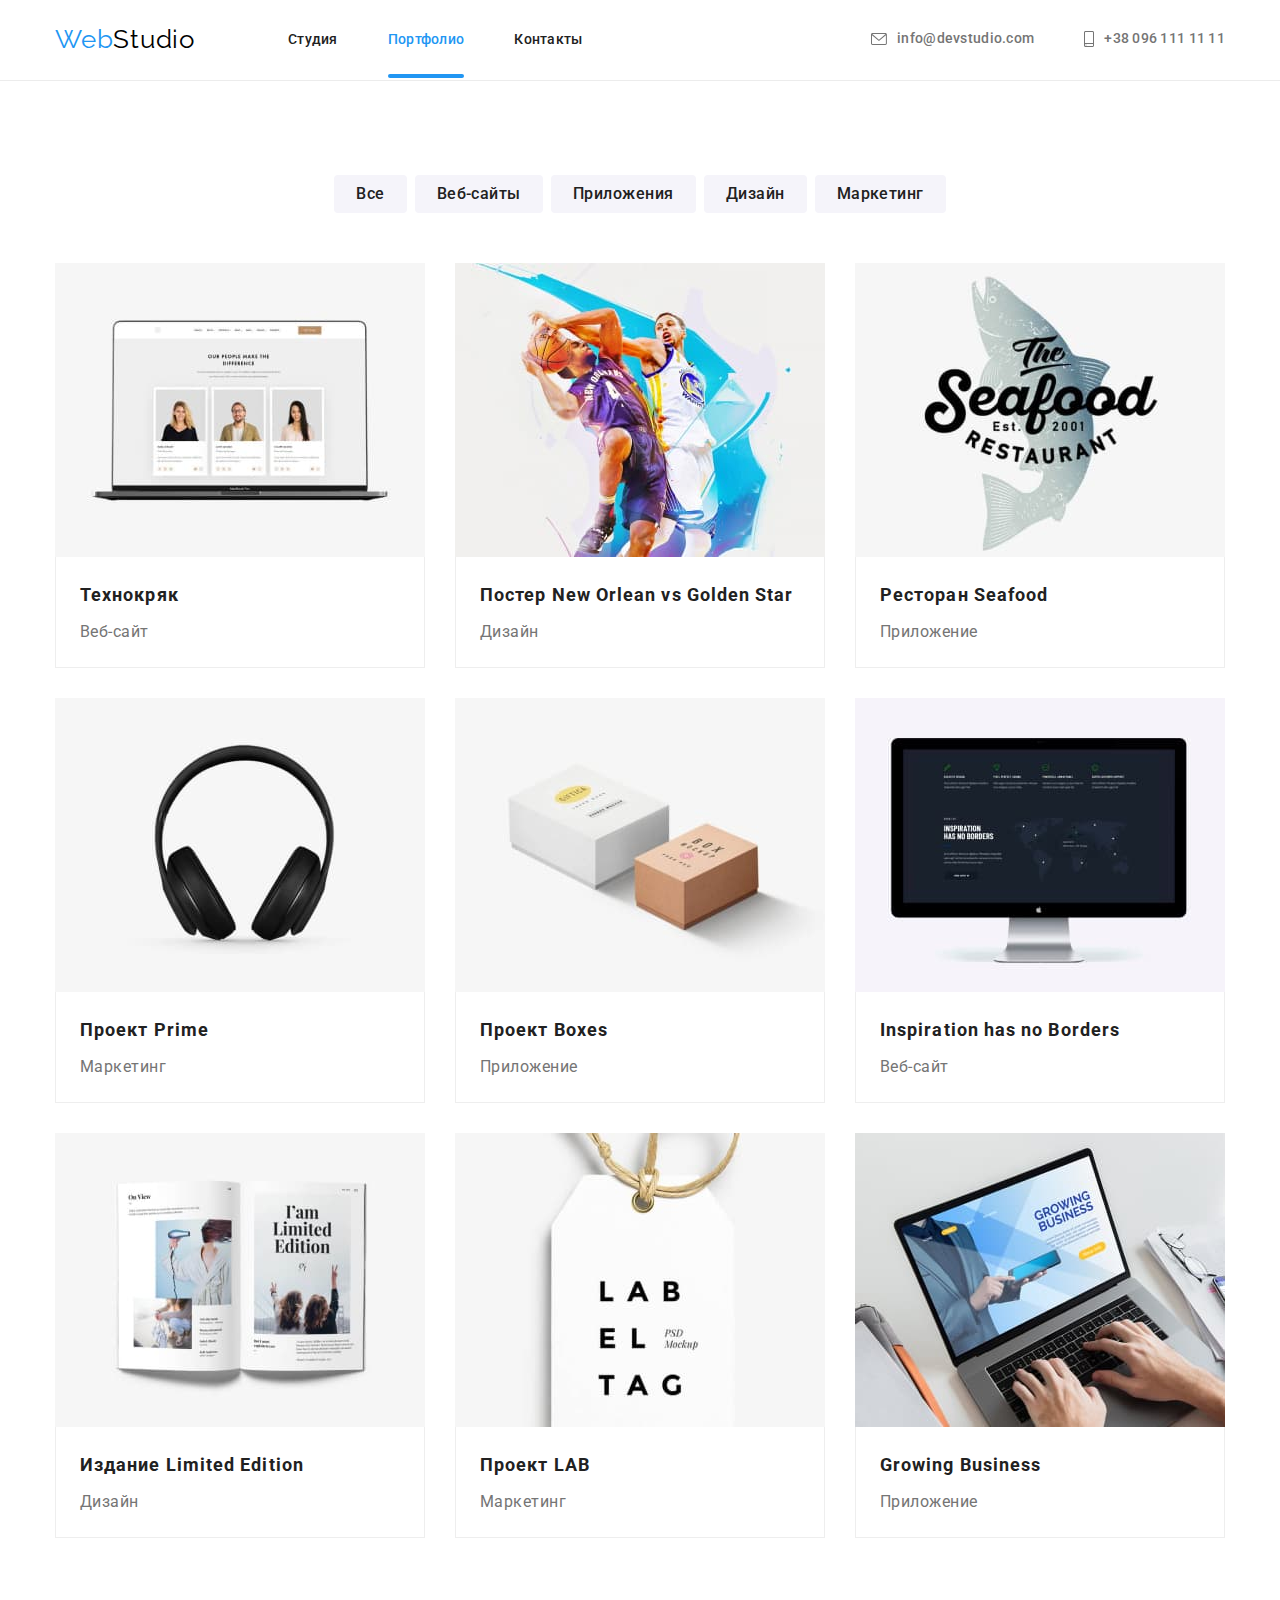
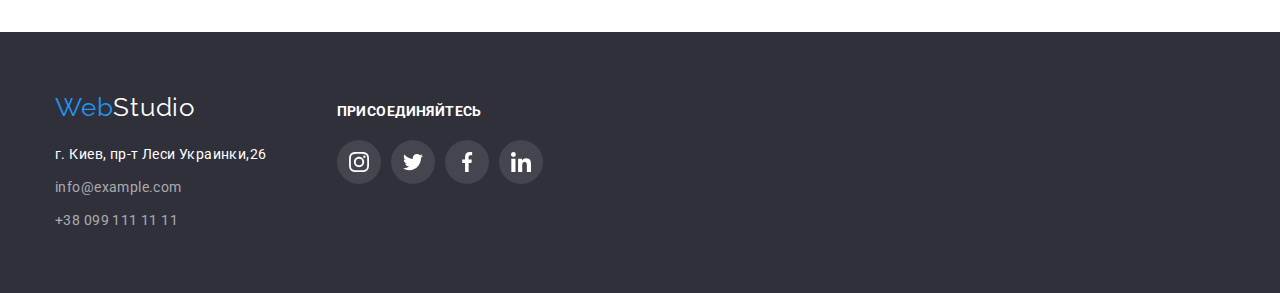
==== portfolio.html @ 89e734a2 "розпочав hw-06" ====
<!DOCTYPE html>
<html lang="ru">
    <head>
        <meta charset="UTF-8">
        <meta http-equiv="X-UA-Compatible" content="IE=edge">
        <meta name="viewport" content="width=device-width, initial-scale=1.0">
        <link rel="preconnect" href="https://fonts.googleapis.com">
        <link rel="preconnect" href="https://fonts.gstatic.com" crossorigin>
        <link href="https://fonts.googleapis.com/css2?family=Raleway:wght@700&family=Roboto:wght@400;500;700;900&display=swap"
            rel="stylesheet">
        <title>Document</title>
        <link rel="stylesheet" href="https://cdnjs.cloudflare.com/ajax/libs/modern-normalize/1.1.0/modern-normalize.min.css">
        <link rel="stylesheet" href="./css/styles.css">
    </head>
    <body>
        <!-- шапка сайта -->
        <header class="header">
            <div class="container">
                <a class="header-logo link" href="./index.html">
                    <span class="logo-web logo">Web</span><span class="logo-studio logo">Studio</span></a>
                <nav class="header-nav">
                    <ul class="header-list list">
                        <li class="header-item"><a href="./index.html" class="header-link link">Студия</a></li>
                        <li class="header-item"><a href="./portfolio.html" class="header-link link current">Портфолио</a></li>
                        <li class="header-item"><a href="" class="header-link link">Контакты</a></li>
                    </ul>
                </nav>
                <div class="header-connect">
                    <a href="mailto:info@devstudio.com" class="header-mail link">
                        <svg class="header-mail-icon" width="16" height="12">
                            <use href="./images/icons.svg#icon-envelope"></use>
                        </svg>
                        info@devstudio.com</a>
                    <a href="tel:+380961111111" class="header-tel link">
                        <svg class="header-tel-icon" width="10" height="16">
                            <use href="./images/icons.svg#icon-smartphone"></use>
                        </svg>
                        +38 096 111 11 11</a>
                </div>
            </div>
        </header>
        <main>
            <!-- список проектов -->
            <section class="projects">
                <div class="container">
                    <h2 class="visually-hidden">наши проекты</h2>
                    <ul class="projects-filters-list list">
                        <li class="projects-filters-item"><button class="projects-filters-btn" type="button">Все</button></li>
                        <li class="projects-filters-item"><button class="projects-filters-btn" type="button">Веб-сайты</button></li>
                        <li class="projects-filters-item"><button class="projects-filters-btn" type="button">Приложения</button></li>
                        <li class="projects-filters-item"><button class="projects-filters-btn" type="button">Дизайн</button></li>
                        <li class="projects-filters-item"><button class="projects-filters-btn" type="button">Маркетинг</button></li>
                    </ul>
                    <ul class="projects-works-list list">
                        <li class="projects-works-item">
                            <article class="card">
                                <div class="card-thumb">
                                    <img src="./images/project1.jpg" alt="карточки сотрудников" width="370">
                                    <p class="card-thumb-text">
                                        Ресурс предлагает комплексные предложения с разным уровнем функционала и сервисов. Все это позволит посетителю
                                        получить
                                        исчерпывающие сведения о компании или частном лице.
                                    </p>
                                </div>
                                <div class="card-content">
                                    <h3 class="projects-works-title">Технокряк</h3>
                                    <p class="projects-works-text">Веб-сайт</p>
                                </div>
                            </article>
                        </li>
                        <li class="projects-works-item">
                            <article class="card">
                                <div class="card-thumb">
                                    <img src="./images/project2.jpg" alt="баскетболисты" width="370">
                                    <p class="card-thumb-text">
                                        Ресурс предлагает комплексные предложения с разным уровнем функционала и сервисов. Все это позволит посетителю
                                        получить
                                        исчерпывающие сведения о компании или частном лице.
                                    </p>
                                </div>
                                <div class="card-content">
                                    <h3 class="projects-works-title">Постер New Orlean vs Golden Star</h3>
                                    <p class="projects-works-text">Дизайн</p>
                                </div>    
                            </article>
                        </li>
                        <li class="projects-works-item">
                            <article class="card">
                                <div class="card-thumb">
                                    <img src="./images/project3.jpg" alt="логотип ресторана" width="370">
                                    <p class="card-thumb-text">
                                        Ресурс предлагает комплексные предложения с разным уровнем функционала и сервисов. Все это позволит посетителю
                                        получить
                                        исчерпывающие сведения о компании или частном лице.
                                    </p>
                                </div>
                                <div class="card-content">
                                    <h3 class="projects-works-title">Ресторан Seafood</h3>
                                    <p class="projects-works-text">Приложение</p>
                                </div>    
                            </article>
                        </li>
                        <li class="projects-works-item">
                            <article class="card">
                                <div class="card-thumb">
                                    <img src="./images/project4.jpg" alt="наушники" width="370">
                                    <p class="card-thumb-text">
                                        Ресурс предлагает комплексные предложения с разным уровнем функционала и сервисов. Все это позволит посетителю
                                        получить
                                        исчерпывающие сведения о компании или частном лице.
                                    </p>
                                </div>
                                <div class="card-content">
                                    <h3 class="projects-works-title">Проект Prime</h3>
                                    <p class="projects-works-text">Маркетинг</p>
                                </div>    
                            </article>
                        </li>
                        <li class="projects-works-item">
                            <article class="card">
                                <div class="card-thumb">
                                    <img src="./images/project5.jpg" alt="две коробки" width="370">
                                    <p class="card-thumb-text">
                                        Ресурс предлагает комплексные предложения с разным уровнем функционала и сервисов. Все это позволит посетителю
                                        получить
                                        исчерпывающие сведения о компании или частном лице.
                                    </p>
                                </div>
                                <div class="card-content">
                                    <h3 class="projects-works-title">Проект Boxes</h3>
                                    <p class="projects-works-text">Приложение</p>
                                </div>    
                            </article>
                        </li>
                        <li class="projects-works-item">
                            <article class="card">
                                <div class="card-thumb">
                                    <img src="./images/project6.jpg" alt="компьютер с веб-страницей" width="370">
                                    <p class="card-thumb-text">
                                        Ресурс предлагает комплексные предложения с разным уровнем функционала и сервисов. Все это позволит посетителю
                                        получить
                                        исчерпывающие сведения о компании или частном лице.
                                    </p>
                                </div>
                                <div class="card-content">
                                    <h3 class="projects-works-title">Inspiration has no Borders</h3>
                                    <p class="projects-works-text">Веб-сайт</p>
                                </div>    
                            </article>
                        </li>
                        <li class="projects-works-item">
                            <article class="card">
                                <div class="card-thumb">
                                    <img src="./images/project7.jpg" alt="открытая книга" width="370">
                                    <p class="card-thumb-text">
                                        Ресурс предлагает комплексные предложения с разным уровнем функционала и сервисов. Все это позволит посетителю
                                        получить
                                        исчерпывающие сведения о компании или частном лице.
                                    </p>
                                </div>
                                <div class="card-content">
                                    <h3 class="projects-works-title">Издание Limited Edition</h3>
                                    <p class="projects-works-text">Дизайн</p>
                                </div>    
                            </article>
                        </li>
                        <li class="projects-works-item">
                            <article class="card">
                                <div class="card-thumb">
                                    <img src="./images/project8.jpg" alt="бирка с надписью" width="370">
                                    <p class="card-thumb-text">
                                        Ресурс предлагает комплексные предложения с разным уровнем функционала и сервисов. Все это позволит посетителю
                                        получить
                                        исчерпывающие сведения о компании или частном лице.
                                    </p>
                                </div>
                                <div class="card-content">
                                    <h3 class="projects-works-title">Проект LAB</h3>
                                    <p class="projects-works-text">Маркетинг</p>
                                </div>    
                            </article>
                        </li>
                        <li class="projects-works-item">
                            <article class="card">
                                <div class="card-thumb">
                                    <img src="./images/project9.jpg" alt="работа на ноутбуке" width="370">
                                    <p class="card-thumb-text">
                                        Ресурс предлагает комплексные предложения с разным уровнем функционала и сервисов. Все это позволит посетителю
                                        получить
                                        исчерпывающие сведения о компании или частном лице.
                                    </p>
                                </div>
                                <div class="card-content">
                                    <h3 class="projects-works-title">Growing Business</h3>
                                    <p class="projects-works-text">Приложение</p>
                                </div>
                            </article>
                        </li>
                    </ul>
                </div>
            </section>
        </main>

        <!-- секція footer -->
        <footer class="footer">
            <div class="container">
                <div>
                    <a class="footer-logo link" href="./index.html">
                        <span class="logo-web logo">Web</span><span class="footer-studio logo">Studio</span></a>
                    <address class="footer-adress">
                        <ul class="footer-list list">
                            <li class="footer-item">
                                <a class="footer-map link" href="https://goo.gl/maps/XYfjbrA8sJzKYdKr6">г. Киев, пр-т Леси
                                    Украинки,26</a>
                            </li>
                            <li class="footer-item">
                                <a class="footer-mail link" href="mailto:info@example.com">info@example.com</a>
                            </li>
                            <li class="footer-item">
                                <a class="footer-tel link" href="tel:+380991111111">+38 099 111 11 11</a>
                            </li>
                        </ul>
                    </address>
                </div>
                <div class="footer-soc">
                    <p class="footer-soc-title">присоединяйтесь</p>
                    <ul class="footer-soc-list list">
                        <li class="footer-soc-item">
                            <a href="" class="footer-soc-link link">
                                <svg class="footer-soc-icon" width="20" height="20">
                                    <use href="./images/icons.svg#icon-instagram"></use>
                                </svg>
                            </a>
                        </li>
                        <li class="footer-soc-item">
                            <a href="" class="footer-soc-link link">
                                <svg class="footer-soc-icon" width="20" height="20">
                                    <use href="./images/icons.svg#icon-twitter"></use>
                                </svg>
                            </a>
                        </li>
                        <li class="footer-soc-item">
                            <a href="" class="footer-soc-link link">
                                <svg class="footer-soc-icon" width="20" height="20">
                                    <use href="./images/icons.svg#icon-facebook"></use>
                                </svg>
                            </a>
                        </li>
                        <li class="footer-soc-item">
                            <a href="" class="footer-soc-link link">
                                <svg class="footer-soc-icon" width="20" height="20">
                                    <use href="./images/icons.svg#icon-linkedin"></use>
                                </svg>
                            </a>
                        </li>
                    </ul>
                </div>
            </div>
        </footer>
        
    </body>
</html>
---- css/styles.css ----
:root {
  --title-color: #212121;
  --first-btn-color: #FFFFFF;
  --second-btn-color: #212121;
  --accent-color: #2196F3;
  --logo-web-color: #2196F3;
  --logo-studio-color: #000000;
  --typical-padding-gap: 94px;
  --typical-margin-gap: 30px;
  --card-shadow: 0px 1px 3px rgba(0, 0, 0, 0.12),
  0px 1px 1px rgba(0, 0, 0, 0.14),
  0px 2px 1px rgba(0, 0, 0, 0.2);
  --projects-card-shadow: 0px 1px 1px rgba(0, 0, 0, 0.12),
  0px 4px 4px rgba(0, 0, 0, 0.06),
  1px 4px 6px rgba(0, 0, 0, 0.16);
  --filters-shadow:0px 3px 1px rgba(0, 0, 0, 0.1),
  0px 1px 2px rgba(0, 0, 0, 0.08),
  0px 2px 2px rgba(0, 0, 0, 0.12);
}
p, h1, h2, h3, h4, h5, h6 {
  margin: 0;
}
ul, ol {
  margin: 0;
  padding-left: 0;
}
img {
  display: block;
  max-width: 100%;
}
body {
  font-family: "Roboto", sans-serif;
  background-color: #FFFFFF;
  color: #757575;
}
.list {
  list-style: none;
}
.link {
  text-decoration: none;
}
.container {
  width: 1200px;
  padding-left: 15px;
  padding-right: 15px;
  margin: 0 auto;
  /* outline: 2px solid red; */
}
.logo {
  font-family: 'Raleway',sans-serif;
  font-size: 26px;
  line-height: 1.19;
  letter-spacing: 0.03em;
}
.title {
  font-size: 36px;
  line-height: 1.17;
  letter-spacing: 0.03em;
  color: var(--title-color);
}

.visually-hidden {
  position: absolute;
  white-space: nowrap;
  width: 1px;
  height: 1px;
  overflow: hidden;
  border: 0;
  padding: 0;
  clip: rect(0 0 0 0);
  clip-path: inset(50%);
  margin: -1px;
}

/* -----header----- */

.header {
  padding-top: 24px;
  padding-bottom: 25px;
  border-bottom: 1px solid #ECECEC;
}
.header .container {
  display: flex;
  align-items: center;
}
.header-logo {
  margin-right: 93px;
}
.logo-web {
    color: var(--logo-web-color);
}
.logo-studio {  
  color: var(--logo-studio-color);
}
.header-list {
  display: flex;
}

.header-link {
  position: relative;
  padding-bottom: 30px;
  font-weight: 500;
  font-size: 14px;
  line-height: 1.14;
  letter-spacing: 0.02em;
  color: #212121;
  transition: color 250ms cubic-bezier(0.4, 0, 0.2, 1);
}
.header-link:hover,
.header-link:focus {
  color: var(--accent-color);
}
.header-link.current {
  color: var(--accent-color);
}
.current::after {
  content: "";
  position: absolute;
  bottom: -1px;
  display: block;
  width: 100%;
  height: 4px;
  border-radius: 2px;
  background-color: var(--accent-color);
}

.header-item:not(:last-child) {
   margin-right: 50px;
}

.header-mail {
  font-weight: 500;
  font-size: 14px;
  line-height: 1.14;
  letter-spacing: 0.02em;
  color: #757575;
  display: flex;
  align-items: center;
  transition: color 250ms cubic-bezier(0.4, 0, 0.2, 1);
}
.header-mail:hover,
.header-mail:focus {
    color: var(--accent-color);
}

.header-mail-icon {
  fill: currentColor;
  margin-right: 10px;
}

.header-tel {
  font-weight: 500;
  font-size: 14px;
  line-height: 1.14;
  letter-spacing: 0.02em;
  color: #757575;
  margin-left: 50px;
  display: flex;
  align-items: center;
  transition: color 250ms cubic-bezier(0.4, 0, 0.2, 1);
}

.header-tel:hover,
.header-tel:focus {
  color: var(--accent-color);
}

.header-tel-icon {
  fill: currentColor;
  margin-right: 10px;
}

.header-connect {
  margin-left: auto;
  display: flex;
}

  /* -----hero----- */

.hero {
  background-color: #C4C4C4;
  max-width: 1600px;
  margin: 0 auto;
  background-image: linear-gradient(
    rgba(47, 48, 58, 0.4),
    rgba(47, 48, 58, 0.4)
  ),
  url(../images/hero-Img.jpg);
  background-repeat: no-repeat;
  background-size: cover;
  background-position: center;
  padding-top: 200px;
  padding-bottom: 200px;
}
.hero-title {
  font-weight: 900;
  font-size: 44px;
  line-height: 1.36;
  text-align: center;
  letter-spacing: 0.06em;
  text-transform: uppercase;
  color: #FFFFFF;
  max-width: 696px;
  margin: 0 auto 30px auto;  
}
.hero-btn {
  font-family: inherit;
  font-weight: 700;
  font-size: 16px;
  line-height: 1.88;
  color: var(--first-btn-color);
  background-color: #2196F3;
  box-shadow: 0px 4px 4px rgba(0, 0, 0, 0.15);
  border-radius: 4px;
  display: block;
  padding: 10px 32px;
  margin: 0 auto;
  transition: background-color 250ms cubic-bezier(0.4, 0, 0.2, 1);
}
  .hero-btn:hover,
  .hero-btn:focus {
  background-color: #188CE8;
  cursor: pointer;
  }
  

/* -----advantage----- */

.advantage {
  padding-top: var(--typical-padding-gap);
  padding-bottom: var(--typical-padding-gap);
}
.advantage-list {
  display: flex;
} 
.advantage-item:not(:last-child) {
  margin-right: var(--typical-margin-gap);
}
.advantage-item::before {
  display: block;
  content: "";
  height: 120px;
  background-color: #F5F4FA;
  border-radius: 4px;
  background-size: 70px;
  background-repeat: no-repeat;
  background-position: center;
  margin-bottom: 30px;
}
.antena::before {
  background-image: url(../images/icons/antenna.svg);
}
.clock::before {
  background-image: url(../images/icons/clock.svg);
}
.diagram::before {
  background-image: url(../images/icons/diagram.svg);
}
.astronaut::before {
  background-image: url(../images/icons/astronaut.svg);
}
.advantage-subtitle {
  font-size: 14px;
  line-height: 1.14;
  letter-spacing: 0.03em;
  text-transform: uppercase;
  color: var(--title-color);
  margin-bottom: 10px;
}
.advantage-text {
  font-size: 14px;
  line-height: 1.71;
  letter-spacing: 0.03em;
  width: 270px;
}

/* -----about----- */

.about-title {
  text-align: center;
  margin-bottom: 50px;
}
.about {
  padding-bottom: var(--typical-padding-gap);
}
.about-list {
  display: flex;
}
.about-item:not(:last-child) {
  margin-right: var(--typical-margin-gap);
}
.about-item {
  position: relative;
}
.label {
  width: 100%;
  height: 70px;
  background-color: rgba(47, 48, 58, 0.8);
  display: flex;
  justify-content: center;
  align-items: center;

  position: absolute;
  bottom: 0;
}
.label-text {
  font-size: 14px;
  line-height: 1.14;
  letter-spacing: 0.03em;
  text-transform: uppercase;
  color: #FFFFFF;
}

/* -----our team----- */

.team {
  background-color: #F5F4FA;
  padding-top: var(--typical-padding-gap);
  padding-bottom: var(--typical-padding-gap);
}
.team-title {
  text-align: center;
  margin-bottom: 50px;
}
.team-list {
  display: flex;
}
.team-item {
  background: #FFFFFF;
  box-shadow: var(--card-shadow);
  border-radius: 0px 0px 4px 4px;
}
.team-item:not(:last-child) {
  margin-right: var(--typical-margin-gap);
}
.team-subtitle {
  font-weight: 500;
  font-size: 16px;
  line-height: 1.19;
  letter-spacing: 0.03em;
  text-align: center;
  color: var(--title-color);
  margin-top: 30px;
  margin-bottom: 10px;
}
.team-text {
  font-size: 16px;
  line-height: 1.19;
  letter-spacing: 0.03em;
  text-align: center;
  margin-bottom: 16px;
}
.team-soc-list {
  display: flex;
  justify-content: center;
  padding-bottom: 30px;
}
.team-soc-item + .team-soc-item {
  margin-left: 10px;
}
.team-soc-link {
  width: 44px;
  height: 44px;
  background-color: #FFFFFF;
  border-radius: 50%;
  display: flex;
  align-items: center;
  justify-content: center;
  transition: background-color 250ms cubic-bezier(0.4, 0, 0.2, 1);
}
.team-soc-link:hover,
.team-soc-link:focus {
  background-color: var(--accent-color);
}
.team-soc-link:hover .team-soc-icon {
  fill: #FFFFFF;
}
.team-soc-link:focus .team-soc-icon {
  fill: #FFFFFF;
}
.team-soc-icon {
  fill: #AFB1B8;
  transition: fill 250ms cubic-bezier(0.4, 0, 0.2, 1);
}

/* section clients */

.clients {
  padding-top: var(--typical-padding-gap);
  padding-bottom: var(--typical-padding-gap);
}
.clients-title {
  text-align: center;
  margin-bottom: 50px;
}
.clients-list {
  display: flex;
  justify-content: center;
}
.clients-item + .clients-item {
  margin-left: var(--typical-margin-gap);
}
.clients-link {
  width: 170px;
  height: 92px;
  fill: #AFB1B8;
  border: 1px solid #AFB1B8;
  border-radius: 4px;
  display: flex;
  align-items: center;
  justify-content: center;
  transition: border-color 250ms cubic-bezier(0.4, 0, 0.2, 1);
}
.clients-icon {
  transition: fill 250ms cubic-bezier(0.4, 0, 0.2, 1);
}
.clients-link:hover,
.clients-link:focus {
  fill: var(--accent-color);
  border-color: var(--accent-color);
}

/* -----footer----- */

.footer {
  background-color: #2F303A;
  padding-top: 60px;
  padding-bottom: 60px;
}
.footer-logo {
  display: inline-block;
  margin-bottom: 20px;
}
.footer-studio {
  color: #FFFFFF;
}
.footer-item:not(:last-child) {
  margin-bottom: 9px;
}
.footer-map {
  font-style: normal;
  font-size: 14px;
  line-height: 1.71;
  letter-spacing: 0.03em;
  color: #FFFFFF;
  transition: color 250ms cubic-bezier(0.4, 0, 0.2, 1);
}
.footer-map:hover,
.footer-map:focus {
  color: var(--accent-color);
}
.footer-mail {
  font-style: normal;
  font-size: 14px;
  line-height: 1.71;
  letter-spacing: 0.03em;
  color: rgba(255, 255, 255, 0.6);
  transition: color 250ms cubic-bezier(0.4, 0, 0.2, 1);
}
.footer-mail:hover,
.footer-mail:focus {
  color: var(--accent-color);
}
.footer-tel {
  font-style: normal;
  font-size: 14px;
  line-height: 1.71;
  letter-spacing: 0.03em;
  color: rgba(255, 255, 255, 0.6);
  transition: color 250ms cubic-bezier(0.4, 0, 0.2, 1);
}
.footer-tel:hover,
.footer-tel:focus {
  color: var(--accent-color);
}

.footer > .container {
  display: flex;
  align-items: baseline;
}
.footer-soc {
  margin-left: 70px;
}
.footer-soc-title {
font-weight: 700;
font-size: 14px;
line-height: 1.14;
letter-spacing: 0.03em;
text-transform: uppercase;
color: #FFFFFF;
margin-bottom: 20px;
}

.footer-soc-list {
  display: flex;
  justify-content: center;
}
.footer-soc-item + .footer-soc-item {
  margin-left: 10px;
}
.footer-soc-link {
  width: 44px;
  height: 44px;
  background-color: rgba(255, 255, 255, 0.1);
  border-radius: 50%;
  display: flex;
  align-items: center;
  justify-content: center;
  transition: background-color 250ms cubic-bezier(0.4, 0, 0.2, 1);
}
.footer-soc-link:hover,
.footer-soc-link:focus {
  background-color: var(--accent-color);
}
.footer-soc-icon {
  fill: #FFFFFF;
}

/* -----projects----- */

.projects {
  padding-top: var(--typical-padding-gap);
  padding-bottom: var(--typical-padding-gap);
}
.projects-filters-list {
  margin-bottom: 50px;
  display: flex;
  justify-content: center;
}
.projects-filters-item:not(:last-child) {
margin-right: 8px;
}
.projects-filters-btn {
  font-family: inherit;
  font-weight: 500;
  font-size: 16px;
  line-height: 1.62; 
  letter-spacing: 0.03em;
  color: var(--second-btn-color);
  background-color: #F5F4FA;
  cursor: pointer;
  border:none;
  border-radius: 4px;
  padding: 6px 22px;
  transition: color 250ms cubic-bezier(0.4, 0, 0.2, 1),
    background-color 250ms cubic-bezier(0.4, 0, 0.2, 1),
    box-shadow 250ms cubic-bezier(0.4, 0, 0.2, 1);
}
.projects-filters-btn:hover,
.projects-filters-btn:focus {
  color: #FFFFFF;
  background-color: #2196F3;
  box-shadow: var(--filters-shadow);
}
.projects-works-list {
  display: flex;
  flex-wrap: wrap;
  margin-left: calc(-1 * var(--typical-margin-gap));
  margin-top: calc(-1 * var(--typical-margin-gap));
}
.projects-works-item {
  flex-basis: calc(100% / 3 - var(--typical-margin-gap));
  margin-left: var(--typical-margin-gap);
  margin-top: var(--typical-margin-gap);
  cursor: pointer;
  transition: box-shadow 250ms cubic-bezier(0.4, 0, 0.2, 1);
}
.projects-works-item:hover,
.projects-works-item:focus {
  box-shadow: var(--projects-card-shadow)
}

.projects-works-title {
  font-size: 18px;
  line-height: 2.00;
  letter-spacing: 0.06em;
  color: var(--title-color);
  margin-bottom: 4px;
}
.projects-works-text {
  font-size: 16px;
  line-height: 1.88;
  letter-spacing: 0.03em;
  }
.card-content {
  padding: 20px 24px;
  border-right: 1px solid #EEEEEE;
  border-bottom: 1px solid #EEEEEE;
  border-left: 1px solid #EEEEEE;
}
.card-thumb-text {
  font-size: 18px;
  line-height: 1.56;
  letter-spacing: 0.03em;
  color: #FFFFFF;
  padding: 63px 24px;
  display: inline-block;
  position: absolute;
  top: 0;
  left: 0;
  width: 100%;
  height: 100%;
  background-color: rgba(33, 150, 243, 0.9);;
  transform: translateY(100%);
  transition: transform 250ms cubic-bezier(0.4, 0, 0.2, 1);

}
.card-thumb {
  position: relative;
  overflow: hidden;
}
.projects-works-item:hover .card-thumb-text {
  transform: translateY(0);
}
/* ----- backdrop ----- */
.backdrop {
  position: fixed;
  top: 0;
  width: 100%;
  height: 100%;
  background-color: rgba(0, 0, 0, 0.2);
  transition: opacity 250ms,visibility 250ms;
}
.modal {
  position: absolute;
  top: 50%;
  left: 50%;
  transform: translate(-50%, -50%) scale(1);
  width: 528px;
  min-height: 581px;
  background-color: #ffffff;
  border-radius: 4px;
  box-shadow: 0px 1px 3px rgba(0, 0, 0, 0.12),
  0px 1px 1px rgba(0, 0, 0, 0.14),
  0px 2px 1px rgba(0, 0, 0, 0.2);
  transition: transform 250ms;
  transform-origin: top left;
}
.modal-close {
  position: absolute;
  top: 8px;
  right: 8px;
  width: 30px;
  height: 30px;
  border: 1px solid rgba(0, 0, 0, 0.1);
  border-radius: 50%;
  background-color: #FFFFFF;
  padding: 0px;
  display: flex;
  align-items: center;
  justify-content: center;
}
.is-hidden {
  opacity: 0;
  pointer-events: none;
  visibility: hidden;
}
.backdrop-icon {
  width: 18px;
  height: 18px;
  fill: #000000;
}  
.backdrop.is-hidden .modal {
  transform: scale(0.3);
}
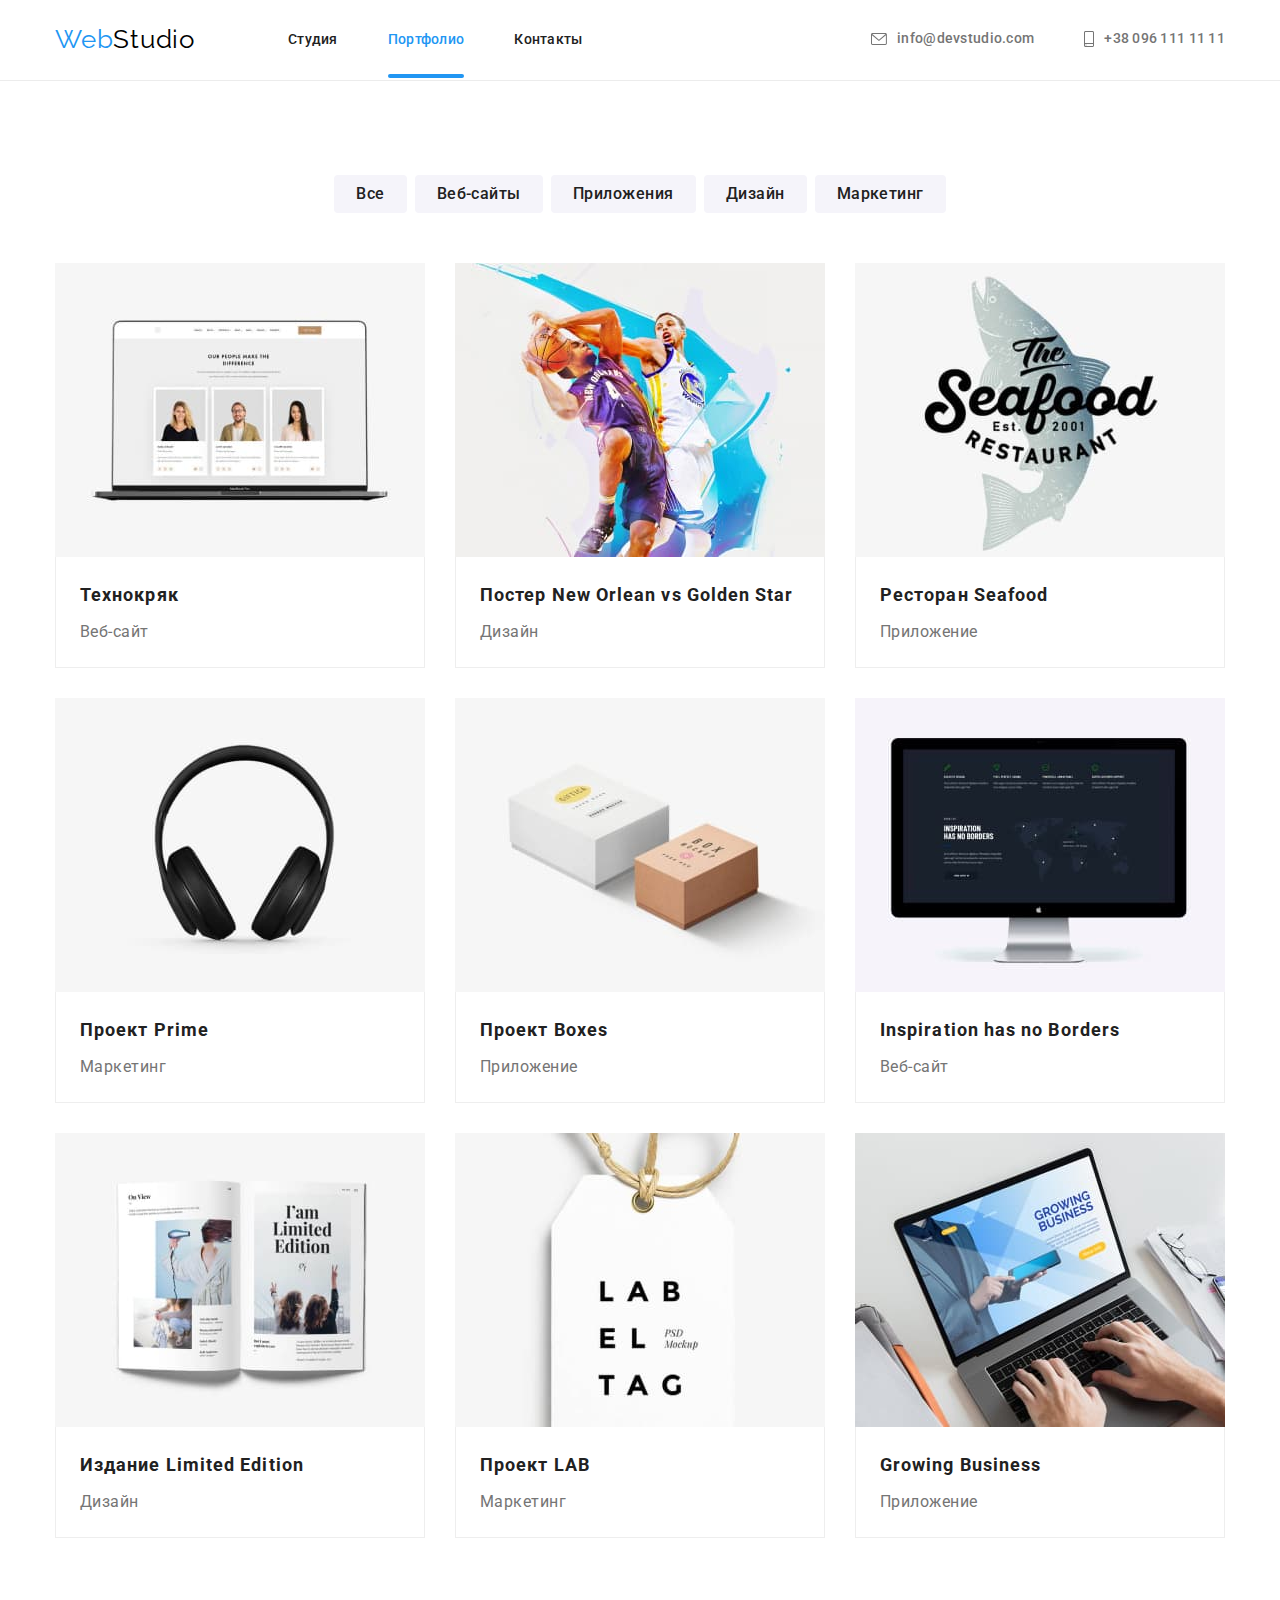
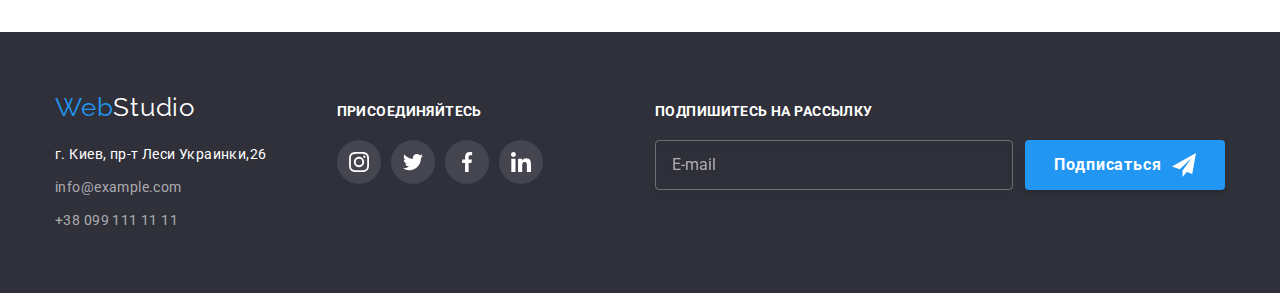
==== commit 91473060: "скопіював футер в портфолио" ====
--- a/portfolio.html
+++ b/portfolio.html
@@ -255,6 +255,19 @@
                         </li>
                     </ul>
                 </div>
+        
+                <div class="footer-subscription">
+                    <p class="footer-form-title">Подпишитесь на рассылку</p>
+                    <form class="footer-form">
+                        <input class="footer-form-input" type="email" name="email" placeholder="E-mail">
+                        <button type="submit" class="footer-form-btn">Подписаться
+                            <svg class="footer-form-icon" width="24" height="24">
+                                <use href="./images/icons.svg#icon-icon-send"></use>
+                            </svg>
+                        </button>
+                    </form>
+        
+                </div>
             </div>
         </footer>
         
--- a/css/styles.css
+++ b/css/styles.css
@@ -516,6 +516,63 @@
   fill: #FFFFFF;
 }
 
+.footer-subscription {
+  margin-left: auto;
+}
+.footer-form-title {
+  font-weight: 700;
+  font-size: 14px;
+  line-height: 1.14;
+  letter-spacing: 0.03em;
+  text-transform: uppercase;
+  color: #FFFFFF;
+  margin-bottom: 20px;
+}
+.footer-form {
+  display: flex;
+}
+
+.footer-form-btn {
+  font-family: inherit;
+  font-style: normal;
+  font-weight: 700;
+  font-size: 16px;
+  line-height: 1.88;
+  letter-spacing: 0.06em;
+  color: #FFFFFF;
+  background: #2196F3;
+  box-shadow: 0px 4px 4px rgba(0, 0, 0, 0.15);
+  border-color: transparent;
+  border-radius: 4px;
+  width: 200px;
+  height: 50px;
+  margin-left: 12px;
+  display: flex;
+  align-items: center;
+  justify-content: center;
+}
+.footer-form-icon {
+  margin-left: 10px;
+  fill: #FFFFFF;
+}
+
+.footer-form-input{
+  width: 358px;
+  height: 50px;
+  border: 1px solid rgba(255, 255, 255, 0.3);
+  filter: drop-shadow(0px 4px 4px rgba(0, 0, 0, 0.15));
+  border-radius: 4px;
+  padding-left: 16px;
+  font-size: 16px;
+  line-height: 1.25;
+  background-color: transparent;
+  color: #FFFFFF;
+}
+.footer-form-input::placeholder {
+  color: rgba(255, 255, 255, 0.6);
+}
+
+
 /* -----projects----- */
 
 .projects {
@@ -635,6 +692,7 @@
   0px 2px 1px rgba(0, 0, 0, 0.2);
   transition: transform 250ms;
   transform-origin: top left;
+  padding: 40px;
 }
 .modal-close {
   position: absolute;
@@ -649,6 +707,14 @@
   display: flex;
   align-items: center;
   justify-content: center;
+  outline: transparent;
+  transition: border-color 250ms cubic-bezier(0.4, 0, 0.2, 1);
+}
+.modal-close:focus {
+  border-color: var(--accent-color);
+}
+.modal-close:hover {
+  cursor: pointer;
 }
 .is-hidden {
   opacity: 0;
@@ -659,7 +725,202 @@
   width: 18px;
   height: 18px;
   fill: #000000;
-}  
+  transition: fill 250ms cubic-bezier(0.4, 0, 0.2, 1);
+}
+.modal-close:hover .backdrop-icon {
+  fill: var(--accent-color);
+}
+.modal-close:focus .backdrop-icon {
+  fill: var(--accent-color);
+}
+
 .backdrop.is-hidden .modal {
   transform: scale(0.3);
-}+}
+
+.modal-title {
+  font-weight: 700;
+  font-size: 20px;
+  line-height: 1.15;
+  text-align: center;
+  letter-spacing: 0.03em;
+  color: #212121;
+  margin-bottom: 12px;
+}
+
+.form-field {
+  margin-bottom: 10px;
+}
+.modal-label {
+  font-weight: 400;
+  font-size: 12px;
+  line-height: 1.17;
+  letter-spacing: 0.01em;
+  color: #757575;
+  display: inline-block;
+  margin-bottom: 4px;
+}
+.modal-input {
+  height: 40px;
+  width: 100%;
+  padding-left: 42px;
+  background-color: transparent;
+  border: 1px solid rgba(33, 33, 33, 0.2);
+  border-radius: 4px;
+  outline: transparent;
+  font-size: 14px;
+  font-weight: 400;
+  line-height: 1.14;
+  letter-spacing: 0.01em;
+  color: #333333;
+  transition: border-color 250ms cubic-bezier(0.4, 0, 0.2, 1);
+}
+.input-wrap {
+  position: relative;
+}
+
+.modal-input:focus {
+  border-color: var(--accent-color);
+}
+.modal-input:hover {
+  border-color: var(--accent-color);
+  cursor: pointer;
+}
+
+.modal-input:focus + .input-icon {
+  fill: var(--accent-color);
+}
+.modal-input:hover + .input-icon {
+  fill: var(--accent-color);
+}
+
+.input-icon {
+  width: 18px;
+  height: 18px;
+  fill: #212121;
+  position: absolute;
+  top: 50%;
+  left: 12px;
+  transform: translateY(-50%);
+  transition: fill 250ms cubic-bezier(0.4, 0, 0.2, 1);
+}
+.modal-text {
+  width: 100%;
+  height: 120px;
+  background-color: transparent;
+  padding: 12px 16px;
+  resize: none;
+  font-size: 14px;
+  font-weight: 400;
+  line-height: 1.14;
+  letter-spacing: 0.01em;
+  color: #333333;
+  border: 1px solid rgba(33, 33, 33, 0.2);
+  border-radius: 4px;
+  outline: transparent;
+  transition: border-color 250ms cubic-bezier(0.4, 0, 0.2, 1);
+}
+.modal-text:focus {
+  border-color: var(--accent-color);
+}
+
+.modal-text:hover {
+  border-color: var(--accent-color);
+  cursor: pointer;
+}
+.modal-text::placeholder {
+  font-weight: 400;
+  font-size: 14px;
+  line-height: 1.14;
+  letter-spacing: 0.01em; 
+  color: rgba(117, 117, 117, 0.5);
+}
+.form-field-text {
+  margin-bottom: 20px;
+}
+
+.modal-check-text {
+  font-weight: 400;
+  font-size: 14px;
+  line-height: 1.71;
+  letter-spacing: 0.03em;
+  color: #757575;
+  display: flex;
+  align-items: center;
+
+}
+
+.modal-check-text span {
+  width: 16px;
+  height: 15px;
+  border: 2px solid #212121;
+  border-radius: 2px;
+  margin-right: 7px;
+  display: flex;
+  align-items: center;
+  justify-content: center;
+  transition: border-color 250ms cubic-bezier(0.4, 0, 0.2, 1);
+}
+.check-icon {
+  fill: transparent;
+}
+.modal-check:focus+.modal-check-text span {
+  border-color: var(--accent-color);
+}
+.modal-check:hover+.modal-check-text span {
+  border-color: var(--accent-color);
+}
+
+.modal-check:checked+.modal-check-text span {
+  background-color: var(--accent-color);
+  border: none;
+}
+
+.modal-check:checked+.modal-check-text .check-icon {
+  fill: #ffffff;
+}
+
+.form-link {
+  color: #2196F3;
+  margin-left: 5px;
+  text-decoration: underline;
+  transition: color 250ms cubic-bezier(0.4, 0, 0.2, 1);
+}
+.form-link:hover,
+.form-link:focus {
+  outline: transparent;
+  color: #0d72c4;
+}
+.form-field-check {
+    display: flex;
+    justify-content: center;
+    align-items: center;
+  margin-bottom: 30px;
+}
+
+.modal-btn {
+  font-style: normal;
+  font-weight: 700;
+  font-size: 16px;
+  line-height: 1.88;
+  margin: 0 auto;
+  display: flex;
+  justify-content: center;
+  align-items: center;
+  width: 200px;
+  height: 50px;
+  letter-spacing: 0.06em;
+  
+  color: var(--first-btn-color);
+  background-color: #2196F3;
+  box-shadow: 0px 4px 4px rgba(0, 0, 0, 0.15);
+  border-radius: 4px;
+  border-color: transparent;
+  transition: background-color 250ms cubic-bezier(0.4, 0, 0.2, 1);
+  outline: transparent;
+}
+  .modal-btn:hover,
+  .modal-btn:focus {
+    background-color: #188CE8;
+    cursor: pointer;
+  }
